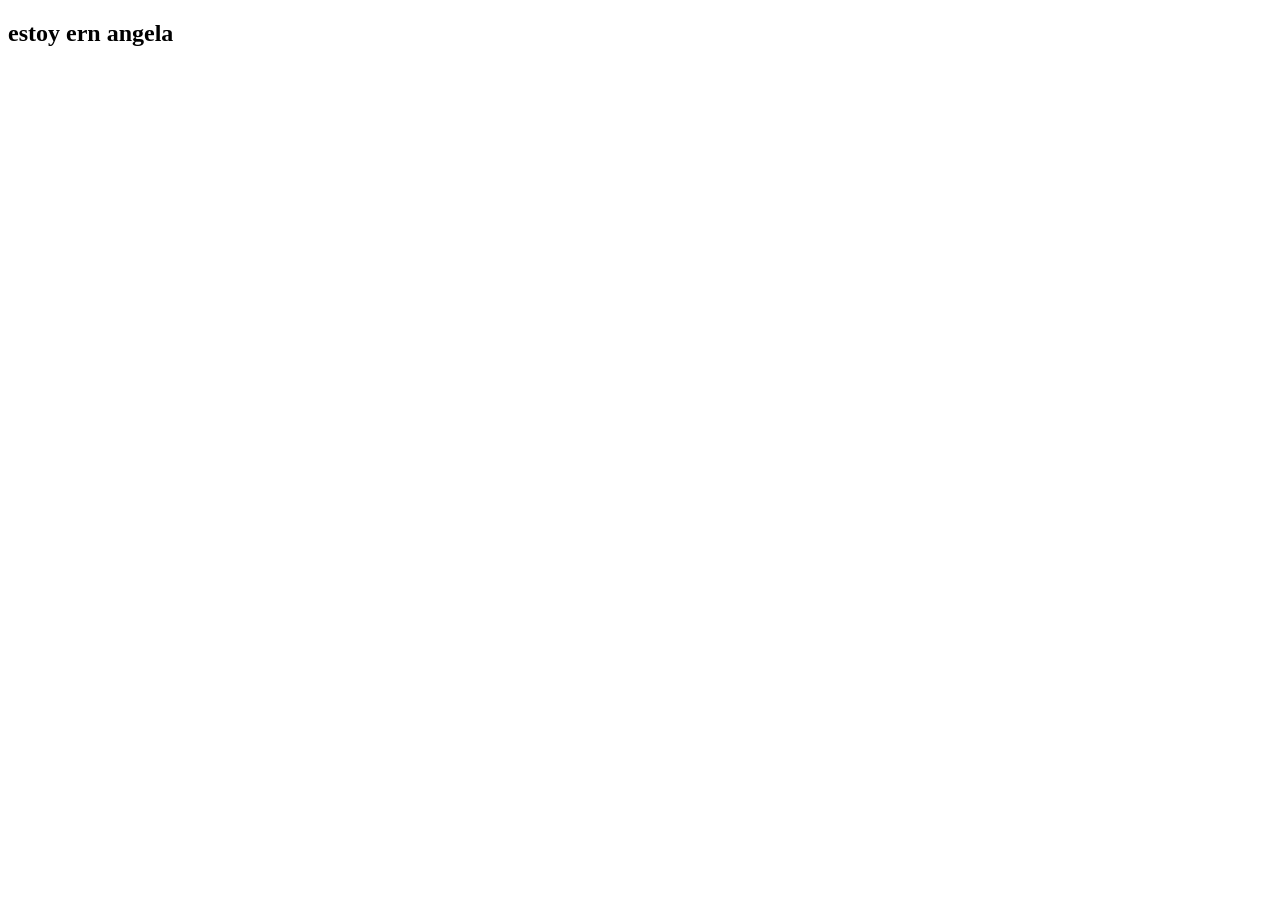
==== index.html @ 25c65cbd "ghfrgh" ====
<!DOCTYPE html>
<html lang="en">
<head>
    <meta charset="UTF-8">
    <meta name="viewport" content="width=device-width, initial-scale=1.0">
    <title>Document</title>
</head>
<body>
    <h2>estoy ern angela</h2>
</body>
</html>
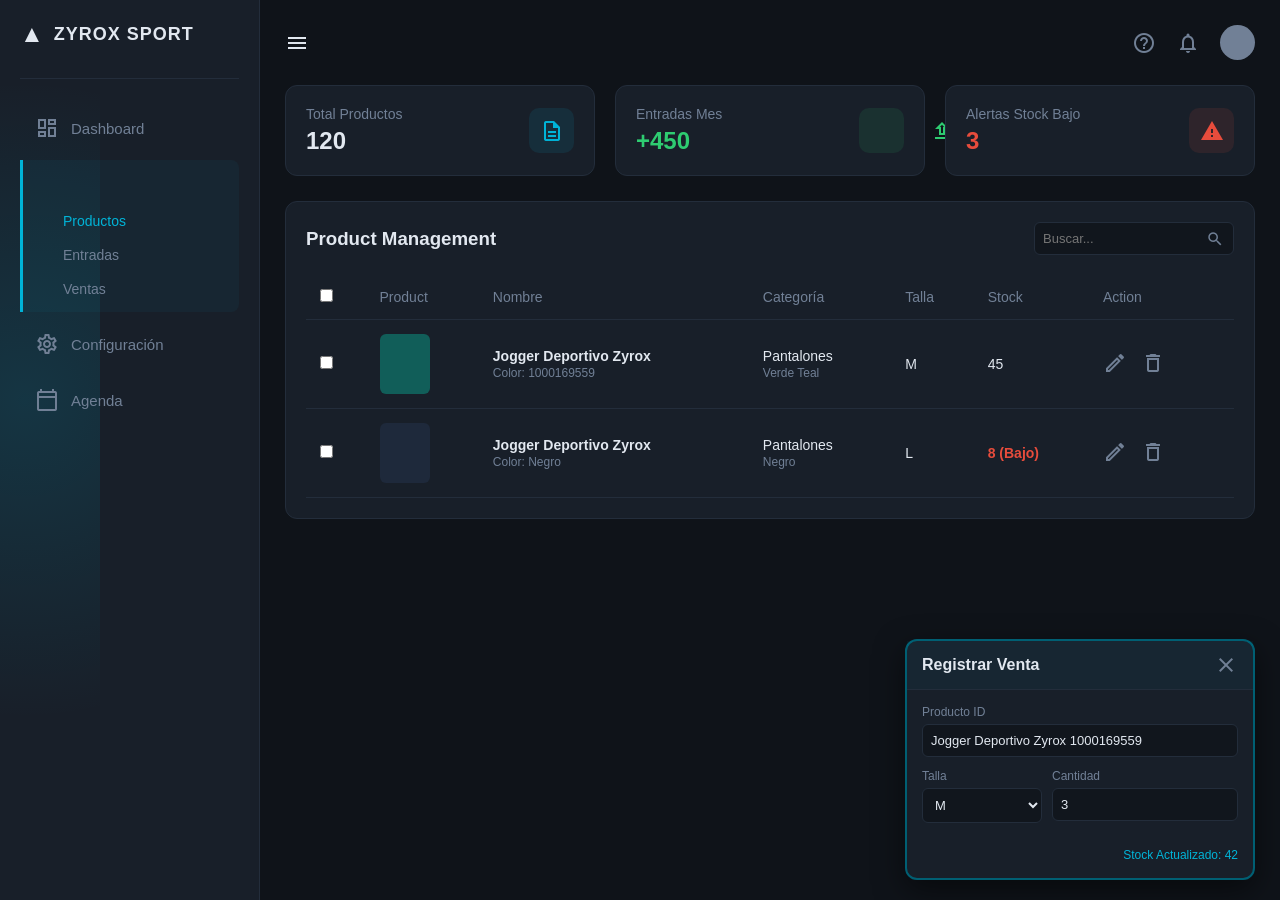
==== commit e4f83008: "angela" ====
--- a/index.html
+++ b/index.html
@@ -1,11 +1,181 @@
 <!DOCTYPE html>
-<html lang="en">
+<html lang="es">
 <head>
     <meta charset="UTF-8">
     <meta name="viewport" content="width=device-width, initial-scale=1.0">
-    <title>Document</title>
+    <title>Zyrox Sport - Inventario</title>
+    <link rel="stylesheet" href="./style.css">
+    <link href="https://fonts.googleapis.com/icon?family=Material+Icons+Outlined" rel="stylesheet">
 </head>
 <body>
-    <h2>estoy ern angela</h2>
+
+    <div class="container">
+        
+        <aside class="sidebar">
+            <div class="logo-container">
+                <div class="logo-icon">▲</div>
+                <h2>ZYROX SPORT</h2>
+            </div>
+            
+            <nav class="menu">
+                <a href="#" class="menu-item">
+                    <span class="material-icons-outlined">dashboard</span> Dashboard
+                </a>
+                <div class="menu-group active">
+                    <a href="#" class="menu-item main-group">
+                        <span class="material-icons-outlined">inventory_2</span> Inventario
+                        <span class="material-icons-outlined arrow">expand_more</span>
+                    </a>
+                    <div class="submenu">
+                        <a href="#" class="submenu-item active">Productos</a>
+                        <a href="#" class="submenu-item">Entradas</a>
+                        <a href="#" class="submenu-item">Ventas</a>
+                    </div>
+                </div>
+                <a href="#" class="menu-item">
+                    <span class="material-icons-outlined">settings</span> Configuración
+                </a>
+                <a href="#" class="menu-item">
+                    <span class="material-icons-outlined">calendar_today</span> Agenda
+                </a>
+            </nav>
+        </aside>
+
+        <main class="main-content">
+            
+            <header class="top-header">
+                <span class="material-icons-outlined menu-toggle">menu</span>
+                <div class="header-actions">
+                    <span class="material-icons-outlined">help_outline</span>
+                    <span class="material-icons-outlined">notifications</span>
+                    <div class="user-avatar"></div>
+                </div>
+            </header>
+
+            <section class="cards-grid">
+                <div class="card">
+                    <div class="card-info">
+                        <p class="card-title">Total Productos</p>
+                        <h3 class="card-value">120</h3>
+                    </div>
+                    <div class="card-icon blue">
+                        <span class="material-icons-outlined">description</span>
+                    </div>
+                </div>
+                <div class="card">
+                    <div class="card-info">
+                        <p class="card-title">Entradas Mes</p>
+                        <h3 class="card-value green">+450</h3>
+                    </div>
+                    <div class="card-icon green">
+                        <span class="material-icons-outlined">file_upload</span>
+                    </div>
+                </div>
+                <div class="card alert-card">
+                    <div class="card-info">
+                        <p class="card-title">Alertas Stock Bajo</p>
+                        <h3 class="card-value red">3</h3>
+                    </div>
+                    <div class="card-icon red">
+                        <span class="material-icons-outlined">warning</span>
+                    </div>
+                </div>
+            </section>
+
+            <section class="product-management">
+                <div class="section-header">
+                    <h3>Product Management</h3>
+                    <div class="search-box">
+                        <input type="text" placeholder="Buscar...">
+                        <span class="material-icons-outlined">search</span>
+                    </div>
+                </div>
+
+                <div class="table-container">
+                    <table class="product-table">
+                        <thead>
+                            <tr>
+                                <th><input type="checkbox"></th>
+                                <th>Product</th>
+                                <th>Nombre</th>
+                                <th>Categoría</th>
+                                <th>Talla</th>
+                                <th>Stock</th>
+                                <th>Action</th>
+                            </tr>
+                        </thead>
+                        <tbody>
+                            <tr>
+                                <td><input type="checkbox"></td>
+                                <td>
+                                    <div class="product-img-placeholder teal-bg"></div>
+                                </td>
+                                <td>
+                                    <strong>Jogger Deportivo Zyrox</strong><br>
+                                    <span class="text-muted">Color: 1000169559</span>
+                                </td>
+                                <td>Pantalones<br><span class="text-muted">Verde Teal</span></td>
+                                <td>M</td>
+                                <td>45</td>
+                                <td>
+                                    <span class="material-icons-outlined action-icon edit">edit</span>
+                                    <span class="material-icons-outlined action-icon delete">delete</span>
+                                </td>
+                            </tr>
+                            <tr>
+                                <td><input type="checkbox"></td>
+                                <td>
+                                    <div class="product-img-placeholder black-bg"></div>
+                                </td>
+                                <td>
+                                    <strong>Jogger Deportivo Zyrox</strong><br>
+                                    <span class="text-muted">Color: Negro</span>
+                                </td>
+                                <td>Pantalones<br><span class="text-muted">Negro</span></td>
+                                <td>L</td>
+                                <td class="text-danger">8 (Bajo)</td>
+                                <td>
+                                    <span class="material-icons-outlined action-icon edit">edit</span>
+                                    <span class="material-icons-outlined action-icon delete">delete</span>
+                                </td>
+                            </tr>
+                        </tbody>
+                    </table>
+                </div>
+            </section>
+
+            <div class="sale-modal">
+                <div class="modal-header">
+                    <h4>Registrar Venta</h4>
+                    <span class="material-icons-outlined close-icon">close</span>
+                </div>
+                <div class="modal-body">
+                    <div class="form-group">
+                        <label>Producto ID</label>
+                        <input type="text" value="Jogger Deportivo Zyrox 1000169559" readonly>
+                    </div>
+                    <div class="form-row">
+                        <div class="form-group">
+                            <label>Talla</label>
+                            <select>
+                                <option>M</option>
+                                <option>L</option>
+                                <option>S</option>
+                            </select>
+                        </div>
+                        <div class="form-group">
+                            <label>Cantidad</label>
+                            <input type="number" value="3">
+                        </div>
+                    </div>
+                    <div class="modal-footer">
+                        <span class="stock-preview">Stock Actualizado: 42</span>
+                    </div>
+                </div>
+            </div>
+
+        </main>
+    </div>
+
 </body>
 </html>
--- a/style.css
+++ b/style.css
@@ -0,0 +1,390 @@
+/* ==========================================================================
+   1. VARIABLES DE COLORES (Edita aquí para cambiar los tonos del sistema)
+   ========================================================================== */
+:root {
+    --bg-main: #0f1319;       /* Fondo general de la aplicación */
+    --bg-card: #181f29;       /* Fondo de tarjetas, tablas y barra lateral */
+    --bg-input: #11161d;      /* Fondo de los campos de texto e inputs */
+    --text-main: #e2e8f0;     /* Color de texto principal (blanco grisáceo) */
+    --text-muted: #718096;    /* Color de texto secundario o secundario */
+    --accent-blue: #00b4d8;   /* Azul neón para elementos activos e iconos */
+    --accent-green: #2ecc71;  /* Verde para entradas positivas */
+    --accent-red: #e74c3c;    /* Rojo para alertas y stock bajo */
+    --border-color: #232d3b;  /* Color de las líneas divisorias */
+}
+
+/* Reset básico */
+* {
+    margin: 0;
+    padding: 0;
+    box-sizing: border-box;
+    font-family: 'Segoe UI', Tahoma, Geneva, Verdana, sans-serif;
+}
+
+body {
+    background-color: var(--bg-main);
+    color: var(--text-main);
+    min-height: 100vh;
+}
+
+/* Contenedor Grid para separar Sidebar de Main Content */
+.container {
+    display: grid;
+    grid-template-columns: 260px 1fr;
+    min-height: 100vh;
+}
+
+/* ==========================================================================
+   2. ESTILOS DE LA BARRA LATERAL (SIDEBAR)
+   ========================================================================== */
+.sidebar {
+    background-color: var(--bg-card);
+    border-right: 1px solid var(--border-color);
+    padding: 20px;
+    display: flex;
+    flex-direction: column;
+    position: relative;
+    overflow: hidden;
+}
+
+/* Efecto de rayo/neón azul de fondo inspirado en tu imagen */
+.sidebar::before {
+    content: '';
+    position: absolute;
+    top: -50px;
+    left: -50px;
+    width: 150px;
+    height: 100%;
+    background: radial-gradient(circle, rgba(0,180,216,0.15) 0%, transparent 70%);
+    z-index: 1;
+    pointer-events: none;
+}
+
+.logo-container {
+    display: flex;
+    align-items: center;
+    gap: 10px;
+    padding-bottom: 30px;
+    border-bottom: 1px solid var(--border-color);
+    z-index: 2;
+}
+
+.logo-icon {
+    font-size: 24px;
+    color: var(--text-main);
+}
+
+.logo-container h2 {
+    font-size: 18px;
+    letter-spacing: 1px;
+}
+
+/* Elementos del Menú */
+.menu {
+    margin-top: 25px;
+    display: flex;
+    flex-direction: column;
+    gap: 8px;
+    z-index: 2;
+}
+
+.menu-item {
+    display: flex;
+    align-items: center;
+    gap: 12px;
+    color: var(--text-muted);
+    text-decoration: none;
+    padding: 12px 15px;
+    border-radius: 8px;
+    font-size: 15px;
+    transition: all 0.3s ease;
+}
+
+.menu-item:hover {
+    color: var(--text-main);
+    background-color: rgba(255, 255, 255, 0.05);
+}
+
+/* Grupo del menú que está activo (Inventario) */
+.menu-group.active {
+    background-color: rgba(0, 180, 216, 0.05);
+    border-left: 3px solid var(--accent-blue);
+    border-radius: 0 8px 8px 0;
+}
+
+.menu-group.active .main-group {
+    color: var(--accent-blue);
+    font-weight: 600;
+}
+
+.arrow {
+    margin-left: auto;
+}
+
+/* Submenú interno */
+.submenu {
+    padding-left: 40px;
+    display: flex;
+    flex-direction: column;
+    gap: 8px;
+    margin-bottom: 10px;
+}
+
+.submenu-item {
+    color: var(--text-muted);
+    text-decoration: none;
+    font-size: 14px;
+    padding: 5px 0;
+}
+
+.submenu-item.active {
+    color: var(--accent-blue);
+}
+
+/* ==========================================================================
+   3. PANEL PRINCIPAL Y BARRA SUPERIOR
+   ========================================================================== */
+.main-content {
+    padding: 25px;
+    display: flex;
+    flex-direction: column;
+    gap: 25px;
+    position: relative;
+}
+
+.top-header {
+    display: flex;
+    justify-content: space-between;
+    align-items: center;
+}
+
+.menu-toggle {
+    cursor: pointer;
+    font-size: 28px;
+}
+
+.header-actions {
+    display: flex;
+    align-items: center;
+    gap: 20px;
+    color: var(--text-muted);
+}
+
+.header-actions span {
+    cursor: pointer;
+}
+
+.user-avatar {
+    width: 35px;
+    height: 35px;
+    background-color: var(--text-muted);
+    border-radius: 50%;
+}
+
+/* ==========================================================================
+   4. TARJETAS INFORMATIVAS (KPI CARDS)
+   ========================================================================== */
+.cards-grid {
+    display: grid;
+    grid-template-columns: repeat(auto-fit, minmax(220px, 1fr));
+    gap: 20px;
+}
+
+.card {
+    background-color: var(--bg-card);
+    border: 1px solid var(--border-color);
+    padding: 20px;
+    border-radius: 12px;
+    display: flex;
+    justify-content: space-between;
+    align-items: center;
+}
+
+.card-title {
+    color: var(--text-muted);
+    font-size: 14px;
+    margin-bottom: 5px;
+}
+
+.card-value {
+    font-size: 24px;
+    font-weight: bold;
+}
+
+.card-icon {
+    width: 45px;
+    height: 45px;
+    border-radius: 10px;
+    display: flex;
+    align-items: center;
+    justify-content: center;
+}
+
+/* Colores dinámicos para los iconos de las tarjetas */
+.card-icon.blue { background-color: rgba(0, 180, 216, 0.1); color: var(--accent-blue); }
+.card-icon.green { background-color: rgba(46, 204, 113, 0.1); color: var(--accent-green); }
+.card-icon.red { background-color: rgba(231, 76, 60, 0.1); color: var(--accent-red); }
+
+.green { color: var(--accent-green); }
+.red { color: var(--accent-red); }
+
+/* ==========================================================================
+   5. SECCIÓN DE ADMINISTRACIÓN Y TABLA DE PRODUCTOS
+   ========================================================================== */
+.product-management {
+    background-color: var(--bg-card);
+    border: 1px solid var(--border-color);
+    border-radius: 12px;
+    padding: 20px;
+}
+
+.section-header {
+    display: flex;
+    justify-content: space-between;
+    align-items: center;
+    margin-bottom: 20px;
+}
+
+/* Buscador */
+.search-box {
+    position: relative;
+    display: flex;
+    align-items: center;
+}
+
+.search-box input {
+    background-color: var(--bg-input);
+    border: 1px solid var(--border-color);
+    color: var(--text-main);
+    padding: 8px 35px 8px 12px;
+    border-radius: 6px;
+    outline: none;
+    width: 200px;
+}
+
+.search-box span {
+    position: absolute;
+    right: 10px;
+    color: var(--text-muted);
+    font-size: 18px;
+}
+
+/* Tabla Estilos */
+.table-container {
+    overflow-x: auto;
+}
+
+.product-table {
+    width: 100%;
+    border-collapse: collapse;
+    text-align: left;
+}
+
+.product-table th, .product-table td {
+    padding: 14px;
+    border-bottom: 1px solid var(--border-color);
+    font-size: 14px;
+}
+
+.product-table th {
+    color: var(--text-muted);
+    font-weight: 500;
+}
+
+/* Marcadores de posición para las imágenes de los joggers */
+.product-img-placeholder {
+    width: 50px;
+    height: 60px;
+    border-radius: 6px;
+}
+.teal-bg { background-color: #115e59; } /* Color de fondo simulación verde teal */
+.black-bg { background-color: #1e293b; } /* Color de fondo simulación negro */
+
+.text-muted { color: var(--text-muted); font-size: 12px; }
+.text-danger { color: var(--accent-red); font-weight: bold; }
+
+/* Iconos de acción (Editar / Eliminar) */
+.action-icon {
+    cursor: pointer;
+    margin-right: 10px;
+    font-size: 18px;
+    color: var(--text-muted);
+    transition: color 0.2s;
+}
+
+.action-icon.edit:hover { color: var(--accent-blue); }
+.action-icon.delete:hover { color: var(--accent-red); }
+
+/* ==========================================================================
+   6. VENTANA FLOTANTE (REGISTRAR VENTA MODAL)
+   ========================================================================== */
+.sale-modal {
+    position: absolute;
+    bottom: 20px;
+    right: 25px;
+    width: 350px;
+    background-color: var(--bg-card);
+    border: 2px solid #005f73; /* Borde cian oscuro destacado */
+    border-radius: 12px;
+    box-shadow: 0 10px 30px rgba(0,0,0,0.5);
+    z-index: 10;
+}
+
+.modal-header {
+    background-color: rgba(0, 180, 216, 0.05);
+    padding: 12px 15px;
+    display: flex;
+    justify-content: space-between;
+    align-items: center;
+    border-bottom: 1px solid var(--border-color);
+}
+
+.close-icon {
+    cursor: pointer;
+    font-size: 16px;
+    color: var(--text-muted);
+}
+
+.modal-body {
+    padding: 15px;
+}
+
+.form-group {
+    display: flex;
+    flex-direction: column;
+    gap: 5px;
+    margin-bottom: 12px;
+}
+
+.form-row {
+    display: grid;
+    grid-template-columns: 1fr 1fr;
+    gap: 10px;
+}
+
+label {
+    font-size: 12px;
+    color: var(--text-muted);
+}
+
+/* Campos de entrada del Formulario */
+input[type="text"], input[type="number"], select {
+    background-color: var(--bg-input);
+    border: 1px solid var(--border-color);
+    color: var(--text-main);
+    padding: 8px;
+    border-radius: 6px;
+    outline: none;
+    font-size: 13px;
+}
+
+.modal-footer {
+    margin-top: 10px;
+    text-align: right;
+}
+
+.stock-preview {
+    font-size: 12px;
+    color: var(--accent-blue);
+    font-weight: 500;
+}
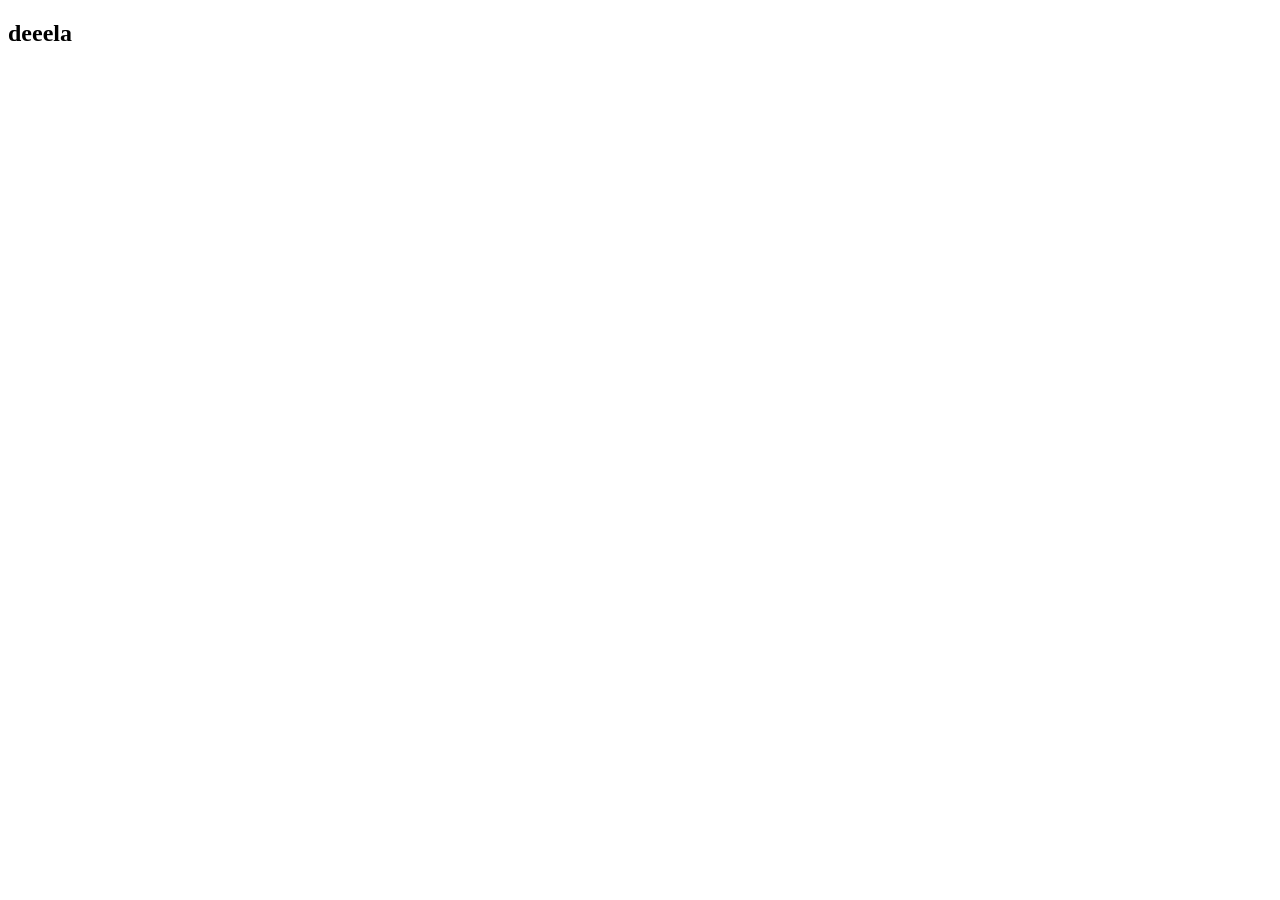
==== commit 9fa3270e: "primerfffo" ====
--- a/index.html
+++ b/index.html
@@ -1,181 +1,11 @@
 <!DOCTYPE html>
-<html lang="es">
+<html lang="en">
 <head>
     <meta charset="UTF-8">
     <meta name="viewport" content="width=device-width, initial-scale=1.0">
-    <title>Zyrox Sport - Inventario</title>
-    <link rel="stylesheet" href="./style.css">
-    <link href="https://fonts.googleapis.com/icon?family=Material+Icons+Outlined" rel="stylesheet">
+    <title>Document</title>
 </head>
 <body>
-
-    <div class="container">
-        
-        <aside class="sidebar">
-            <div class="logo-container">
-                <div class="logo-icon">▲</div>
-                <h2>ZYROX SPORT</h2>
-            </div>
-            
-            <nav class="menu">
-                <a href="#" class="menu-item">
-                    <span class="material-icons-outlined">dashboard</span> Dashboard
-                </a>
-                <div class="menu-group active">
-                    <a href="#" class="menu-item main-group">
-                        <span class="material-icons-outlined">inventory_2</span> Inventario
-                        <span class="material-icons-outlined arrow">expand_more</span>
-                    </a>
-                    <div class="submenu">
-                        <a href="#" class="submenu-item active">Productos</a>
-                        <a href="#" class="submenu-item">Entradas</a>
-                        <a href="#" class="submenu-item">Ventas</a>
-                    </div>
-                </div>
-                <a href="#" class="menu-item">
-                    <span class="material-icons-outlined">settings</span> Configuración
-                </a>
-                <a href="#" class="menu-item">
-                    <span class="material-icons-outlined">calendar_today</span> Agenda
-                </a>
-            </nav>
-        </aside>
-
-        <main class="main-content">
-            
-            <header class="top-header">
-                <span class="material-icons-outlined menu-toggle">menu</span>
-                <div class="header-actions">
-                    <span class="material-icons-outlined">help_outline</span>
-                    <span class="material-icons-outlined">notifications</span>
-                    <div class="user-avatar"></div>
-                </div>
-            </header>
-
-            <section class="cards-grid">
-                <div class="card">
-                    <div class="card-info">
-                        <p class="card-title">Total Productos</p>
-                        <h3 class="card-value">120</h3>
-                    </div>
-                    <div class="card-icon blue">
-                        <span class="material-icons-outlined">description</span>
-                    </div>
-                </div>
-                <div class="card">
-                    <div class="card-info">
-                        <p class="card-title">Entradas Mes</p>
-                        <h3 class="card-value green">+450</h3>
-                    </div>
-                    <div class="card-icon green">
-                        <span class="material-icons-outlined">file_upload</span>
-                    </div>
-                </div>
-                <div class="card alert-card">
-                    <div class="card-info">
-                        <p class="card-title">Alertas Stock Bajo</p>
-                        <h3 class="card-value red">3</h3>
-                    </div>
-                    <div class="card-icon red">
-                        <span class="material-icons-outlined">warning</span>
-                    </div>
-                </div>
-            </section>
-
-            <section class="product-management">
-                <div class="section-header">
-                    <h3>Product Management</h3>
-                    <div class="search-box">
-                        <input type="text" placeholder="Buscar...">
-                        <span class="material-icons-outlined">search</span>
-                    </div>
-                </div>
-
-                <div class="table-container">
-                    <table class="product-table">
-                        <thead>
-                            <tr>
-                                <th><input type="checkbox"></th>
-                                <th>Product</th>
-                                <th>Nombre</th>
-                                <th>Categoría</th>
-                                <th>Talla</th>
-                                <th>Stock</th>
-                                <th>Action</th>
-                            </tr>
-                        </thead>
-                        <tbody>
-                            <tr>
-                                <td><input type="checkbox"></td>
-                                <td>
-                                    <div class="product-img-placeholder teal-bg"></div>
-                                </td>
-                                <td>
-                                    <strong>Jogger Deportivo Zyrox</strong><br>
-                                    <span class="text-muted">Color: 1000169559</span>
-                                </td>
-                                <td>Pantalones<br><span class="text-muted">Verde Teal</span></td>
-                                <td>M</td>
-                                <td>45</td>
-                                <td>
-                                    <span class="material-icons-outlined action-icon edit">edit</span>
-                                    <span class="material-icons-outlined action-icon delete">delete</span>
-                                </td>
-                            </tr>
-                            <tr>
-                                <td><input type="checkbox"></td>
-                                <td>
-                                    <div class="product-img-placeholder black-bg"></div>
-                                </td>
-                                <td>
-                                    <strong>Jogger Deportivo Zyrox</strong><br>
-                                    <span class="text-muted">Color: Negro</span>
-                                </td>
-                                <td>Pantalones<br><span class="text-muted">Negro</span></td>
-                                <td>L</td>
-                                <td class="text-danger">8 (Bajo)</td>
-                                <td>
-                                    <span class="material-icons-outlined action-icon edit">edit</span>
-                                    <span class="material-icons-outlined action-icon delete">delete</span>
-                                </td>
-                            </tr>
-                        </tbody>
-                    </table>
-                </div>
-            </section>
-
-            <div class="sale-modal">
-                <div class="modal-header">
-                    <h4>Registrar Venta</h4>
-                    <span class="material-icons-outlined close-icon">close</span>
-                </div>
-                <div class="modal-body">
-                    <div class="form-group">
-                        <label>Producto ID</label>
-                        <input type="text" value="Jogger Deportivo Zyrox 1000169559" readonly>
-                    </div>
-                    <div class="form-row">
-                        <div class="form-group">
-                            <label>Talla</label>
-                            <select>
-                                <option>M</option>
-                                <option>L</option>
-                                <option>S</option>
-                            </select>
-                        </div>
-                        <div class="form-group">
-                            <label>Cantidad</label>
-                            <input type="number" value="3">
-                        </div>
-                    </div>
-                    <div class="modal-footer">
-                        <span class="stock-preview">Stock Actualizado: 42</span>
-                    </div>
-                </div>
-            </div>
-
-        </main>
-    </div>
-
+    <h2>deeela</h2>
 </body>
 </html>
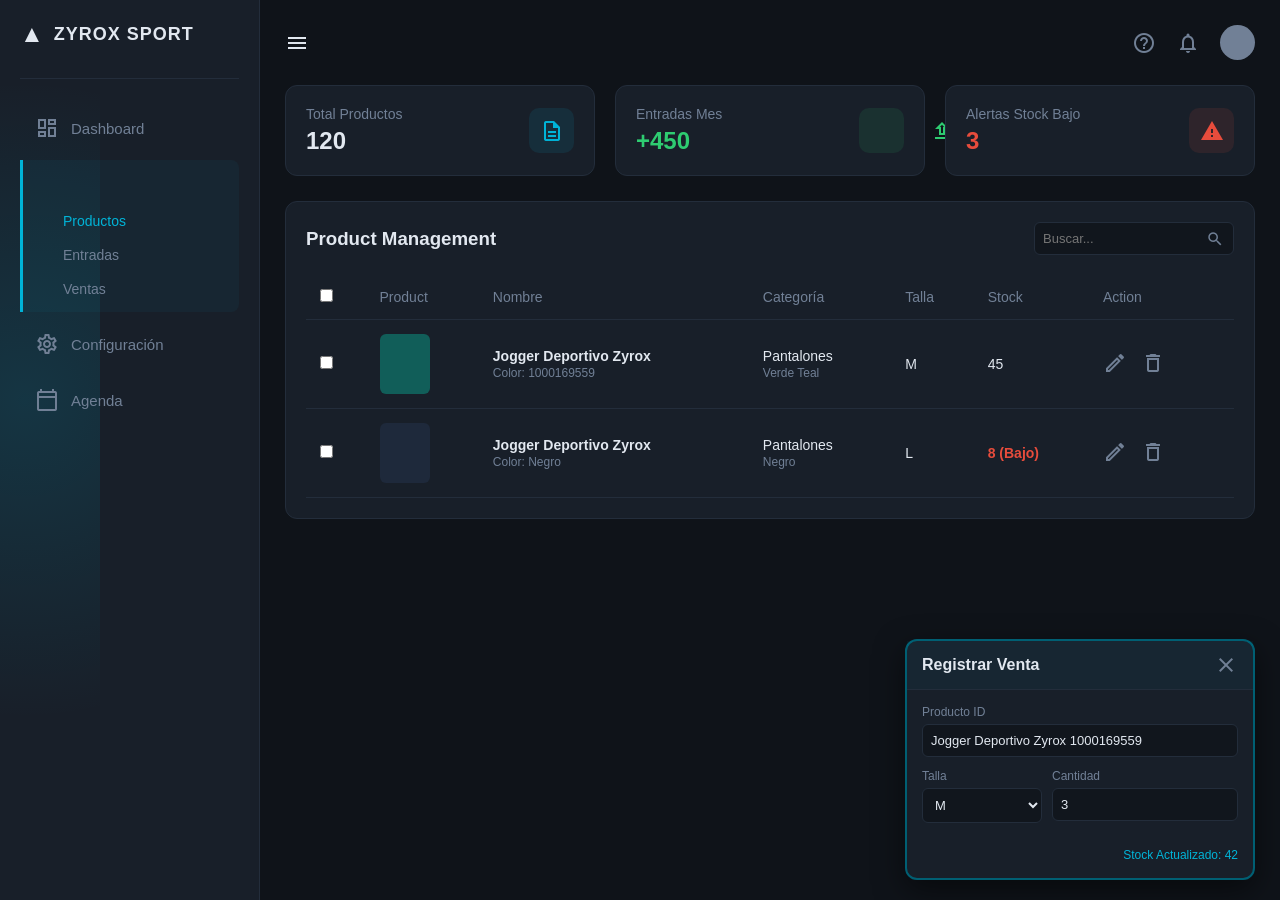
==== commit b4076e22: "1r" ====
--- a/index.html
+++ b/index.html
@@ -1,11 +1,181 @@
 <!DOCTYPE html>
-<html lang="en">
+<html lang="es">
 <head>
     <meta charset="UTF-8">
     <meta name="viewport" content="width=device-width, initial-scale=1.0">
-    <title>Document</title>
+    <title>Zyrox Sport - Inventario</title>
+    <link rel="stylesheet" href="./style.css">
+    <link href="https://fonts.googleapis.com/icon?family=Material+Icons+Outlined" rel="stylesheet">
 </head>
 <body>
-    <h2>deeela</h2>
+
+    <div class="container">
+        
+        <aside class="sidebar">
+            <div class="logo-container">
+                <div class="logo-icon">▲</div>
+                <h2>ZYROX SPORT</h2>
+            </div>
+            
+            <nav class="menu">
+                <a href="#" class="menu-item">
+                    <span class="material-icons-outlined">dashboard</span> Dashboard
+                </a>
+                <div class="menu-group active">
+                    <a href="#" class="menu-item main-group">
+                        <span class="material-icons-outlined">inventory_2</span> Inventario
+                        <span class="material-icons-outlined arrow">expand_more</span>
+                    </a>
+                    <div class="submenu">
+                        <a href="#" class="submenu-item active">Productos</a>
+                        <a href="#" class="submenu-item">Entradas</a>
+                        <a href="#" class="submenu-item">Ventas</a>
+                    </div>
+                </div>
+                <a href="#" class="menu-item">
+                    <span class="material-icons-outlined">settings</span> Configuración
+                </a>
+                <a href="#" class="menu-item">
+                    <span class="material-icons-outlined">calendar_today</span> Agenda
+                </a>
+            </nav>
+        </aside>
+
+        <main class="main-content">
+            
+            <header class="top-header">
+                <span class="material-icons-outlined menu-toggle">menu</span>
+                <div class="header-actions">
+                    <span class="material-icons-outlined">help_outline</span>
+                    <span class="material-icons-outlined">notifications</span>
+                    <div class="user-avatar"></div>
+                </div>
+            </header>
+
+            <section class="cards-grid">
+                <div class="card">
+                    <div class="card-info">
+                        <p class="card-title">Total Productos</p>
+                        <h3 class="card-value">120</h3>
+                    </div>
+                    <div class="card-icon blue">
+                        <span class="material-icons-outlined">description</span>
+                    </div>
+                </div>
+                <div class="card">
+                    <div class="card-info">
+                        <p class="card-title">Entradas Mes</p>
+                        <h3 class="card-value green">+450</h3>
+                    </div>
+                    <div class="card-icon green">
+                        <span class="material-icons-outlined">file_upload</span>
+                    </div>
+                </div>
+                <div class="card alert-card">
+                    <div class="card-info">
+                        <p class="card-title">Alertas Stock Bajo</p>
+                        <h3 class="card-value red">3</h3>
+                    </div>
+                    <div class="card-icon red">
+                        <span class="material-icons-outlined">warning</span>
+                    </div>
+                </div>
+            </section>
+
+            <section class="product-management">
+                <div class="section-header">
+                    <h3>Product Management</h3>
+                    <div class="search-box">
+                        <input type="text" placeholder="Buscar...">
+                        <span class="material-icons-outlined">search</span>
+                    </div>
+                </div>
+
+                <div class="table-container">
+                    <table class="product-table">
+                        <thead>
+                            <tr>
+                                <th><input type="checkbox"></th>
+                                <th>Product</th>
+                                <th>Nombre</th>
+                                <th>Categoría</th>
+                                <th>Talla</th>
+                                <th>Stock</th>
+                                <th>Action</th>
+                            </tr>
+                        </thead>
+                        <tbody>
+                            <tr>
+                                <td><input type="checkbox"></td>
+                                <td>
+                                    <div class="product-img-placeholder teal-bg"></div>
+                                </td>
+                                <td>
+                                    <strong>Jogger Deportivo Zyrox</strong><br>
+                                    <span class="text-muted">Color: 1000169559</span>
+                                </td>
+                                <td>Pantalones<br><span class="text-muted">Verde Teal</span></td>
+                                <td>M</td>
+                                <td>45</td>
+                                <td>
+                                    <span class="material-icons-outlined action-icon edit">edit</span>
+                                    <span class="material-icons-outlined action-icon delete">delete</span>
+                                </td>
+                            </tr>
+                            <tr>
+                                <td><input type="checkbox"></td>
+                                <td>
+                                    <div class="product-img-placeholder black-bg"></div>
+                                </td>
+                                <td>
+                                    <strong>Jogger Deportivo Zyrox</strong><br>
+                                    <span class="text-muted">Color: Negro</span>
+                                </td>
+                                <td>Pantalones<br><span class="text-muted">Negro</span></td>
+                                <td>L</td>
+                                <td class="text-danger">8 (Bajo)</td>
+                                <td>
+                                    <span class="material-icons-outlined action-icon edit">edit</span>
+                                    <span class="material-icons-outlined action-icon delete">delete</span>
+                                </td>
+                            </tr>
+                        </tbody>
+                    </table>
+                </div>
+            </section>
+
+            <div class="sale-modal">
+                <div class="modal-header">
+                    <h4>Registrar Venta</h4>
+                    <span class="material-icons-outlined close-icon">close</span>
+                </div>
+                <div class="modal-body">
+                    <div class="form-group">
+                        <label>Producto ID</label>
+                        <input type="text" value="Jogger Deportivo Zyrox 1000169559" readonly>
+                    </div>
+                    <div class="form-row">
+                        <div class="form-group">
+                            <label>Talla</label>
+                            <select>
+                                <option>M</option>
+                                <option>L</option>
+                                <option>S</option>
+                            </select>
+                        </div>
+                        <div class="form-group">
+                            <label>Cantidad</label>
+                            <input type="number" value="3">
+                        </div>
+                    </div>
+                    <div class="modal-footer">
+                        <span class="stock-preview">Stock Actualizado: 42</span>
+                    </div>
+                </div>
+            </div>
+
+        </main>
+    </div>
+
 </body>
 </html>
--- a/style.css
+++ b/style.css
@@ -0,0 +1,390 @@
+/* ==========================================================================
+   1. VARIABLES DE COLORES (Edita aquí para cambiar los tonos del sistema)
+   ========================================================================== */
+:root {
+    --bg-main: #0f1319;       /* Fondo general de la aplicación */
+    --bg-card: #181f29;       /* Fondo de tarjetas, tablas y barra lateral */
+    --bg-input: #11161d;      /* Fondo de los campos de texto e inputs */
+    --text-main: #e2e8f0;     /* Color de texto principal (blanco grisáceo) */
+    --text-muted: #718096;    /* Color de texto secundario o secundario */
+    --accent-blue: #00b4d8;   /* Azul neón para elementos activos e iconos */
+    --accent-green: #2ecc71;  /* Verde para entradas positivas */
+    --accent-red: #e74c3c;    /* Rojo para alertas y stock bajo */
+    --border-color: #232d3b;  /* Color de las líneas divisorias */
+}
+
+/* Reset básico */
+* {
+    margin: 0;
+    padding: 0;
+    box-sizing: border-box;
+    font-family: 'Segoe UI', Tahoma, Geneva, Verdana, sans-serif;
+}
+
+body {
+    background-color: var(--bg-main);
+    color: var(--text-main);
+    min-height: 100vh;
+}
+
+/* Contenedor Grid para separar Sidebar de Main Content */
+.container {
+    display: grid;
+    grid-template-columns: 260px 1fr;
+    min-height: 100vh;
+}
+
+/* ==========================================================================
+   2. ESTILOS DE LA BARRA LATERAL (SIDEBAR)
+   ========================================================================== */
+.sidebar {
+    background-color: var(--bg-card);
+    border-right: 1px solid var(--border-color);
+    padding: 20px;
+    display: flex;
+    flex-direction: column;
+    position: relative;
+    overflow: hidden;
+}
+
+/* Efecto de rayo/neón azul de fondo inspirado en tu imagen */
+.sidebar::before {
+    content: '';
+    position: absolute;
+    top: -50px;
+    left: -50px;
+    width: 150px;
+    height: 100%;
+    background: radial-gradient(circle, rgba(0,180,216,0.15) 0%, transparent 70%);
+    z-index: 1;
+    pointer-events: none;
+}
+
+.logo-container {
+    display: flex;
+    align-items: center;
+    gap: 10px;
+    padding-bottom: 30px;
+    border-bottom: 1px solid var(--border-color);
+    z-index: 2;
+}
+
+.logo-icon {
+    font-size: 24px;
+    color: var(--text-main);
+}
+
+.logo-container h2 {
+    font-size: 18px;
+    letter-spacing: 1px;
+}
+
+/* Elementos del Menú */
+.menu {
+    margin-top: 25px;
+    display: flex;
+    flex-direction: column;
+    gap: 8px;
+    z-index: 2;
+}
+
+.menu-item {
+    display: flex;
+    align-items: center;
+    gap: 12px;
+    color: var(--text-muted);
+    text-decoration: none;
+    padding: 12px 15px;
+    border-radius: 8px;
+    font-size: 15px;
+    transition: all 0.3s ease;
+}
+
+.menu-item:hover {
+    color: var(--text-main);
+    background-color: rgba(255, 255, 255, 0.05);
+}
+
+/* Grupo del menú que está activo (Inventario) */
+.menu-group.active {
+    background-color: rgba(0, 180, 216, 0.05);
+    border-left: 3px solid var(--accent-blue);
+    border-radius: 0 8px 8px 0;
+}
+
+.menu-group.active .main-group {
+    color: var(--accent-blue);
+    font-weight: 600;
+}
+
+.arrow {
+    margin-left: auto;
+}
+
+/* Submenú interno */
+.submenu {
+    padding-left: 40px;
+    display: flex;
+    flex-direction: column;
+    gap: 8px;
+    margin-bottom: 10px;
+}
+
+.submenu-item {
+    color: var(--text-muted);
+    text-decoration: none;
+    font-size: 14px;
+    padding: 5px 0;
+}
+
+.submenu-item.active {
+    color: var(--accent-blue);
+}
+
+/* ==========================================================================
+   3. PANEL PRINCIPAL Y BARRA SUPERIOR
+   ========================================================================== */
+.main-content {
+    padding: 25px;
+    display: flex;
+    flex-direction: column;
+    gap: 25px;
+    position: relative;
+}
+
+.top-header {
+    display: flex;
+    justify-content: space-between;
+    align-items: center;
+}
+
+.menu-toggle {
+    cursor: pointer;
+    font-size: 28px;
+}
+
+.header-actions {
+    display: flex;
+    align-items: center;
+    gap: 20px;
+    color: var(--text-muted);
+}
+
+.header-actions span {
+    cursor: pointer;
+}
+
+.user-avatar {
+    width: 35px;
+    height: 35px;
+    background-color: var(--text-muted);
+    border-radius: 50%;
+}
+
+/* ==========================================================================
+   4. TARJETAS INFORMATIVAS (KPI CARDS)
+   ========================================================================== */
+.cards-grid {
+    display: grid;
+    grid-template-columns: repeat(auto-fit, minmax(220px, 1fr));
+    gap: 20px;
+}
+
+.card {
+    background-color: var(--bg-card);
+    border: 1px solid var(--border-color);
+    padding: 20px;
+    border-radius: 12px;
+    display: flex;
+    justify-content: space-between;
+    align-items: center;
+}
+
+.card-title {
+    color: var(--text-muted);
+    font-size: 14px;
+    margin-bottom: 5px;
+}
+
+.card-value {
+    font-size: 24px;
+    font-weight: bold;
+}
+
+.card-icon {
+    width: 45px;
+    height: 45px;
+    border-radius: 10px;
+    display: flex;
+    align-items: center;
+    justify-content: center;
+}
+
+/* Colores dinámicos para los iconos de las tarjetas */
+.card-icon.blue { background-color: rgba(0, 180, 216, 0.1); color: var(--accent-blue); }
+.card-icon.green { background-color: rgba(46, 204, 113, 0.1); color: var(--accent-green); }
+.card-icon.red { background-color: rgba(231, 76, 60, 0.1); color: var(--accent-red); }
+
+.green { color: var(--accent-green); }
+.red { color: var(--accent-red); }
+
+/* ==========================================================================
+   5. SECCIÓN DE ADMINISTRACIÓN Y TABLA DE PRODUCTOS
+   ========================================================================== */
+.product-management {
+    background-color: var(--bg-card);
+    border: 1px solid var(--border-color);
+    border-radius: 12px;
+    padding: 20px;
+}
+
+.section-header {
+    display: flex;
+    justify-content: space-between;
+    align-items: center;
+    margin-bottom: 20px;
+}
+
+/* Buscador */
+.search-box {
+    position: relative;
+    display: flex;
+    align-items: center;
+}
+
+.search-box input {
+    background-color: var(--bg-input);
+    border: 1px solid var(--border-color);
+    color: var(--text-main);
+    padding: 8px 35px 8px 12px;
+    border-radius: 6px;
+    outline: none;
+    width: 200px;
+}
+
+.search-box span {
+    position: absolute;
+    right: 10px;
+    color: var(--text-muted);
+    font-size: 18px;
+}
+
+/* Tabla Estilos */
+.table-container {
+    overflow-x: auto;
+}
+
+.product-table {
+    width: 100%;
+    border-collapse: collapse;
+    text-align: left;
+}
+
+.product-table th, .product-table td {
+    padding: 14px;
+    border-bottom: 1px solid var(--border-color);
+    font-size: 14px;
+}
+
+.product-table th {
+    color: var(--text-muted);
+    font-weight: 500;
+}
+
+/* Marcadores de posición para las imágenes de los joggers */
+.product-img-placeholder {
+    width: 50px;
+    height: 60px;
+    border-radius: 6px;
+}
+.teal-bg { background-color: #115e59; } /* Color de fondo simulación verde teal */
+.black-bg { background-color: #1e293b; } /* Color de fondo simulación negro */
+
+.text-muted { color: var(--text-muted); font-size: 12px; }
+.text-danger { color: var(--accent-red); font-weight: bold; }
+
+/* Iconos de acción (Editar / Eliminar) */
+.action-icon {
+    cursor: pointer;
+    margin-right: 10px;
+    font-size: 18px;
+    color: var(--text-muted);
+    transition: color 0.2s;
+}
+
+.action-icon.edit:hover { color: var(--accent-blue); }
+.action-icon.delete:hover { color: var(--accent-red); }
+
+/* ==========================================================================
+   6. VENTANA FLOTANTE (REGISTRAR VENTA MODAL)
+   ========================================================================== */
+.sale-modal {
+    position: absolute;
+    bottom: 20px;
+    right: 25px;
+    width: 350px;
+    background-color: var(--bg-card);
+    border: 2px solid #005f73; /* Borde cian oscuro destacado */
+    border-radius: 12px;
+    box-shadow: 0 10px 30px rgba(0,0,0,0.5);
+    z-index: 10;
+}
+
+.modal-header {
+    background-color: rgba(0, 180, 216, 0.05);
+    padding: 12px 15px;
+    display: flex;
+    justify-content: space-between;
+    align-items: center;
+    border-bottom: 1px solid var(--border-color);
+}
+
+.close-icon {
+    cursor: pointer;
+    font-size: 16px;
+    color: var(--text-muted);
+}
+
+.modal-body {
+    padding: 15px;
+}
+
+.form-group {
+    display: flex;
+    flex-direction: column;
+    gap: 5px;
+    margin-bottom: 12px;
+}
+
+.form-row {
+    display: grid;
+    grid-template-columns: 1fr 1fr;
+    gap: 10px;
+}
+
+label {
+    font-size: 12px;
+    color: var(--text-muted);
+}
+
+/* Campos de entrada del Formulario */
+input[type="text"], input[type="number"], select {
+    background-color: var(--bg-input);
+    border: 1px solid var(--border-color);
+    color: var(--text-main);
+    padding: 8px;
+    border-radius: 6px;
+    outline: none;
+    font-size: 13px;
+}
+
+.modal-footer {
+    margin-top: 10px;
+    text-align: right;
+}
+
+.stock-preview {
+    font-size: 12px;
+    color: var(--accent-blue);
+    font-weight: 500;
+}
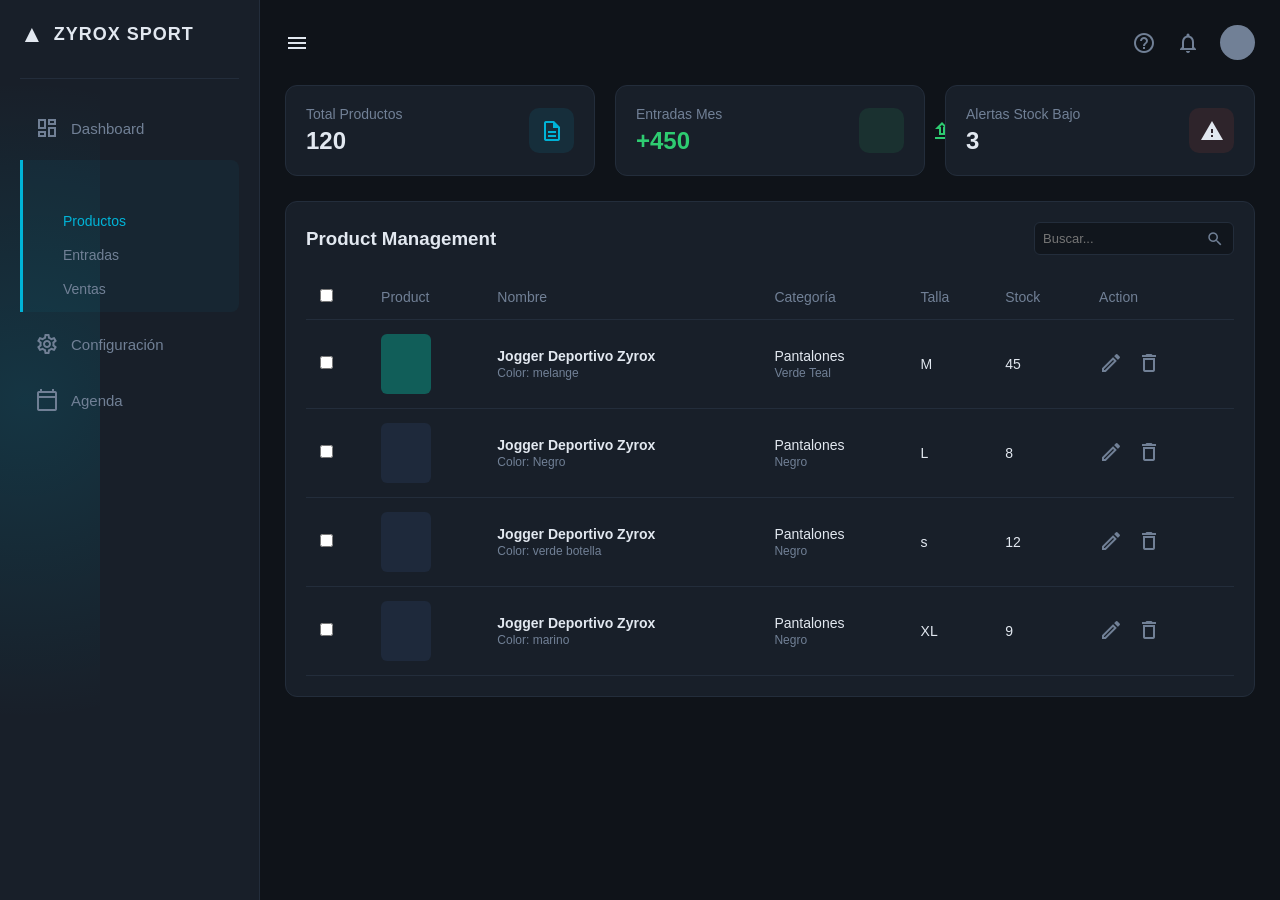
==== commit 537d060f: "ffidkk" ====
--- a/index.html
+++ b/index.html
@@ -7,6 +7,7 @@
     <link rel="stylesheet" href="./style.css">
     <link href="https://fonts.googleapis.com/icon?family=Material+Icons+Outlined" rel="stylesheet">
 </head>
+
 <body>
 
     <div class="container">
@@ -112,13 +113,13 @@
                                 </td>
                                 <td>
                                     <strong>Jogger Deportivo Zyrox</strong><br>
-                                    <span class="text-muted">Color: 1000169559</span>
+                                    <span class="text-muted">Color: melange</span>
                                 </td>
                                 <td>Pantalones<br><span class="text-muted">Verde Teal</span></td>
                                 <td>M</td>
                                 <td>45</td>
                                 <td>
-                                    <span class="material-icons-outlined action-icon edit">edit</span>
+                                    <span class="material-icons-outlined action-icon edit btn-editar">edit</span>
                                     <span class="material-icons-outlined action-icon delete">delete</span>
                                 </td>
                             </tr>
@@ -133,13 +134,47 @@
                                 </td>
                                 <td>Pantalones<br><span class="text-muted">Negro</span></td>
                                 <td>L</td>
-                                <td class="text-danger">8 (Bajo)</td>
-                                <td>
-                                    <span class="material-icons-outlined action-icon edit">edit</span>
-                                    <span class="material-icons-outlined action-icon delete">delete</span>
-                                </td>
-                            </tr>
-                        </tbody>
+                                <td>8</td>
+                                <td>
+                                    <span class="material-icons-outlined action-icon edit btn-editar">edit</span>
+                                    <span class="material-icons-outlined action-icon delete">delete</span>
+                                </td>
+                            </tr>
+                             <tr>
+                                <td><input type="checkbox"></td>
+                                <td>
+                                    <div class="product-img-placeholder black-bg"></div>
+                                </td>
+                                <td>
+                                    <strong>Jogger Deportivo Zyrox</strong><br>
+                                    <span class="text-muted">Color: verde botella</span>
+                                </td>
+                                <td>Pantalones<br><span class="text-muted">Negro</span></td>
+                                <td>s</td>
+                                <td>12</td>
+                                <td>
+                                    <span class="material-icons-outlined action-icon edit btn-editar">edit</span>
+                                    <span class="material-icons-outlined action-icon delete">delete</span>
+                                </td>
+                            </tr>
+                             <tr>
+                                <td><input type="checkbox"></td>
+                                <td>
+                                    <div class="product-img-placeholder black-bg"></div>
+                                </td>
+                                <td>
+                                    <strong>Jogger Deportivo Zyrox</strong><br>
+                                    <span class="text-muted">Color: marino</span>
+                                </td>
+                                <td>Pantalones<br><span class="text-muted">Negro</span></td>
+                                <td>XL</td>
+                                <td>9</td>
+                                <td>
+                                    <span class="material-icons-outlined action-icon edit btn-editar">edit</span>
+                                    <span class="material-icons-outlined action-icon delete">delete</span>
+                                </td>
+                            </tr>
+                        </tbody>    
                     </table>
                 </div>
             </section>
@@ -147,7 +182,7 @@
             <div class="sale-modal">
                 <div class="modal-header">
                     <h4>Registrar Venta</h4>
-                    <span class="material-icons-outlined close-icon">close</span>
+                    <<span class="material-icons-outlined close-icon btn-cerrar">close</span>
                 </div>
                 <div class="modal-body">
                     <div class="form-group">
@@ -178,4 +213,5 @@
     </div>
 
 </body>
+<script src="./script.js"></script>
 </html>
--- a/style.css
+++ b/style.css
@@ -9,7 +9,6 @@
     --text-muted: #718096;    /* Color de texto secundario o secundario */
     --accent-blue: #00b4d8;   /* Azul neón para elementos activos e iconos */
     --accent-green: #2ecc71;  /* Verde para entradas positivas */
-    --accent-red: #e74c3c;    /* Rojo para alertas y stock bajo */
     --border-color: #232d3b;  /* Color de las líneas divisorias */
 }
 
@@ -324,10 +323,16 @@
     right: 25px;
     width: 350px;
     background-color: var(--bg-card);
-    border: 2px solid #005f73; /* Borde cian oscuro destacado */
+    border: 2px solid #005f73;
     border-radius: 12px;
     box-shadow: 0 10px 30px rgba(0,0,0,0.5);
     z-index: 10;
+    
+    display: none; /* 1. Inicia oculto */
+}
+
+.sale-modal.show {
+    display: block; /* 2. JavaScript activa esto para mostrarlo */
 }
 
 .modal-header {
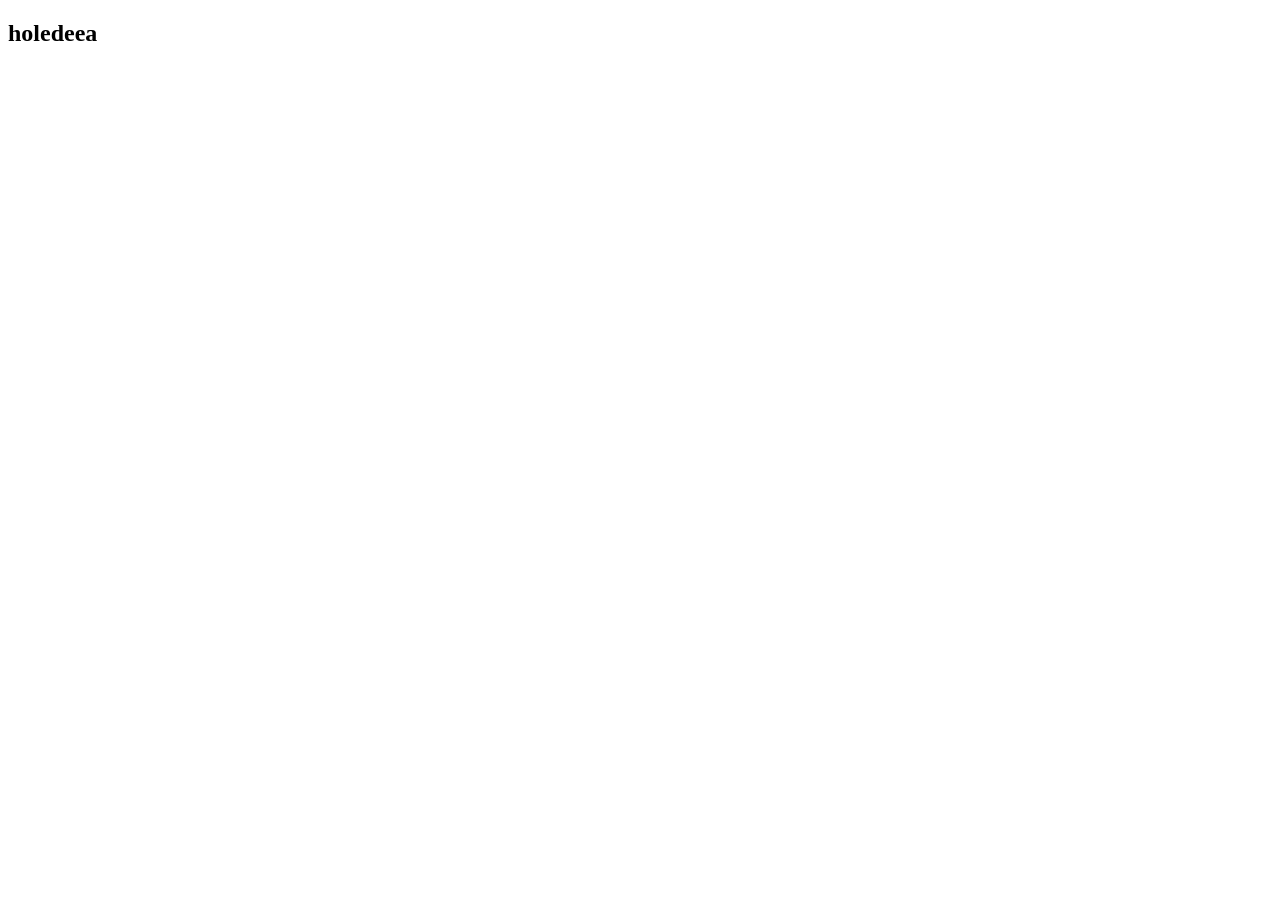
==== commit af76507b: "rffdd" ====
--- a/index.html
+++ b/index.html
@@ -1,217 +1,11 @@
 <!DOCTYPE html>
-<html lang="es">
+<html lang="en">
 <head>
     <meta charset="UTF-8">
     <meta name="viewport" content="width=device-width, initial-scale=1.0">
-    <title>Zyrox Sport - Inventario</title>
-    <link rel="stylesheet" href="./style.css">
-    <link href="https://fonts.googleapis.com/icon?family=Material+Icons+Outlined" rel="stylesheet">
+    <title>Document</title>
 </head>
-
 <body>
-
-    <div class="container">
-        
-        <aside class="sidebar">
-            <div class="logo-container">
-                <div class="logo-icon">▲</div>
-                <h2>ZYROX SPORT</h2>
-            </div>
-            
-            <nav class="menu">
-                <a href="#" class="menu-item">
-                    <span class="material-icons-outlined">dashboard</span> Dashboard
-                </a>
-                <div class="menu-group active">
-                    <a href="#" class="menu-item main-group">
-                        <span class="material-icons-outlined">inventory_2</span> Inventario
-                        <span class="material-icons-outlined arrow">expand_more</span>
-                    </a>
-                    <div class="submenu">
-                        <a href="#" class="submenu-item active">Productos</a>
-                        <a href="#" class="submenu-item">Entradas</a>
-                        <a href="#" class="submenu-item">Ventas</a>
-                    </div>
-                </div>
-                <a href="#" class="menu-item">
-                    <span class="material-icons-outlined">settings</span> Configuración
-                </a>
-                <a href="#" class="menu-item">
-                    <span class="material-icons-outlined">calendar_today</span> Agenda
-                </a>
-            </nav>
-        </aside>
-
-        <main class="main-content">
-            
-            <header class="top-header">
-                <span class="material-icons-outlined menu-toggle">menu</span>
-                <div class="header-actions">
-                    <span class="material-icons-outlined">help_outline</span>
-                    <span class="material-icons-outlined">notifications</span>
-                    <div class="user-avatar"></div>
-                </div>
-            </header>
-
-            <section class="cards-grid">
-                <div class="card">
-                    <div class="card-info">
-                        <p class="card-title">Total Productos</p>
-                        <h3 class="card-value">120</h3>
-                    </div>
-                    <div class="card-icon blue">
-                        <span class="material-icons-outlined">description</span>
-                    </div>
-                </div>
-                <div class="card">
-                    <div class="card-info">
-                        <p class="card-title">Entradas Mes</p>
-                        <h3 class="card-value green">+450</h3>
-                    </div>
-                    <div class="card-icon green">
-                        <span class="material-icons-outlined">file_upload</span>
-                    </div>
-                </div>
-                <div class="card alert-card">
-                    <div class="card-info">
-                        <p class="card-title">Alertas Stock Bajo</p>
-                        <h3 class="card-value red">3</h3>
-                    </div>
-                    <div class="card-icon red">
-                        <span class="material-icons-outlined">warning</span>
-                    </div>
-                </div>
-            </section>
-
-            <section class="product-management">
-                <div class="section-header">
-                    <h3>Product Management</h3>
-                    <div class="search-box">
-                        <input type="text" placeholder="Buscar...">
-                        <span class="material-icons-outlined">search</span>
-                    </div>
-                </div>
-
-                <div class="table-container">
-                    <table class="product-table">
-                        <thead>
-                            <tr>
-                                <th><input type="checkbox"></th>
-                                <th>Product</th>
-                                <th>Nombre</th>
-                                <th>Categoría</th>
-                                <th>Talla</th>
-                                <th>Stock</th>
-                                <th>Action</th>
-                            </tr>
-                        </thead>
-                        <tbody>
-                            <tr>
-                                <td><input type="checkbox"></td>
-                                <td>
-                                    <div class="product-img-placeholder teal-bg"></div>
-                                </td>
-                                <td>
-                                    <strong>Jogger Deportivo Zyrox</strong><br>
-                                    <span class="text-muted">Color: melange</span>
-                                </td>
-                                <td>Pantalones<br><span class="text-muted">Verde Teal</span></td>
-                                <td>M</td>
-                                <td>45</td>
-                                <td>
-                                    <span class="material-icons-outlined action-icon edit btn-editar">edit</span>
-                                    <span class="material-icons-outlined action-icon delete">delete</span>
-                                </td>
-                            </tr>
-                            <tr>
-                                <td><input type="checkbox"></td>
-                                <td>
-                                    <div class="product-img-placeholder black-bg"></div>
-                                </td>
-                                <td>
-                                    <strong>Jogger Deportivo Zyrox</strong><br>
-                                    <span class="text-muted">Color: Negro</span>
-                                </td>
-                                <td>Pantalones<br><span class="text-muted">Negro</span></td>
-                                <td>L</td>
-                                <td>8</td>
-                                <td>
-                                    <span class="material-icons-outlined action-icon edit btn-editar">edit</span>
-                                    <span class="material-icons-outlined action-icon delete">delete</span>
-                                </td>
-                            </tr>
-                             <tr>
-                                <td><input type="checkbox"></td>
-                                <td>
-                                    <div class="product-img-placeholder black-bg"></div>
-                                </td>
-                                <td>
-                                    <strong>Jogger Deportivo Zyrox</strong><br>
-                                    <span class="text-muted">Color: verde botella</span>
-                                </td>
-                                <td>Pantalones<br><span class="text-muted">Negro</span></td>
-                                <td>s</td>
-                                <td>12</td>
-                                <td>
-                                    <span class="material-icons-outlined action-icon edit btn-editar">edit</span>
-                                    <span class="material-icons-outlined action-icon delete">delete</span>
-                                </td>
-                            </tr>
-                             <tr>
-                                <td><input type="checkbox"></td>
-                                <td>
-                                    <div class="product-img-placeholder black-bg"></div>
-                                </td>
-                                <td>
-                                    <strong>Jogger Deportivo Zyrox</strong><br>
-                                    <span class="text-muted">Color: marino</span>
-                                </td>
-                                <td>Pantalones<br><span class="text-muted">Negro</span></td>
-                                <td>XL</td>
-                                <td>9</td>
-                                <td>
-                                    <span class="material-icons-outlined action-icon edit btn-editar">edit</span>
-                                    <span class="material-icons-outlined action-icon delete">delete</span>
-                                </td>
-                            </tr>
-                        </tbody>    
-                    </table>
-                </div>
-            </section>
-
-            <div class="sale-modal">
-                <div class="modal-header">
-                    <h4>Registrar Venta</h4>
-                    <<span class="material-icons-outlined close-icon btn-cerrar">close</span>
-                </div>
-                <div class="modal-body">
-                    <div class="form-group">
-                        <label>Producto ID</label>
-                        <input type="text" value="Jogger Deportivo Zyrox 1000169559" readonly>
-                    </div>
-                    <div class="form-row">
-                        <div class="form-group">
-                            <label>Talla</label>
-                            <select>
-                                <option>M</option>
-                                <option>L</option>
-                                <option>S</option>
-                            </select>
-                        </div>
-                        <div class="form-group">
-                            <label>Cantidad</label>
-                            <input type="number" value="3">
-                        </div>
-                    </div>
-                    <div class="modal-footer">
-                        <span class="stock-preview">Stock Actualizado: 42</span>
-                    </div>
-                </div>
-            </div>
-
-        </main>
-    </div>
-
+    <h2>holedeea</h2>
 </body>
-<script src="./script.js"></script>
 </html>
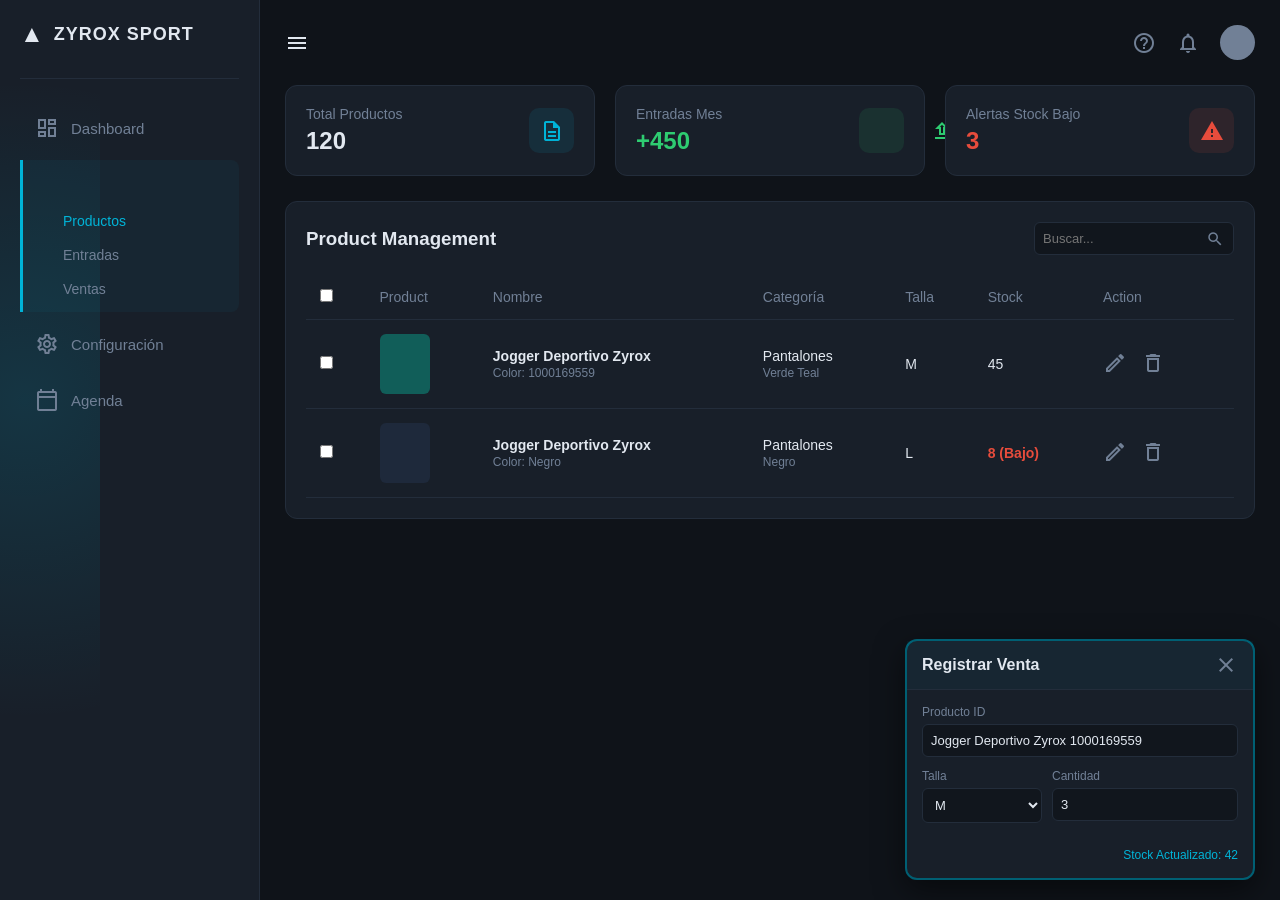
==== commit df377ca3: "fgffdd" ====
--- a/index.html
+++ b/index.html
@@ -1,11 +1,181 @@
 <!DOCTYPE html>
-<html lang="en">
+<html lang="es">
 <head>
     <meta charset="UTF-8">
     <meta name="viewport" content="width=device-width, initial-scale=1.0">
-    <title>Document</title>
+    <title>Zyrox Sport - Inventario</title>
+    <link rel="stylesheet" href="./style.css">
+    <link href="https://fonts.googleapis.com/icon?family=Material+Icons+Outlined" rel="stylesheet">
 </head>
 <body>
-    <h2>holedeea</h2>
+
+    <div class="container">
+        
+        <aside class="sidebar">
+            <div class="logo-container">
+                <div class="logo-icon">▲</div>
+                <h2>ZYROX SPORT</h2>
+            </div>
+            
+            <nav class="menu">
+                <a href="#" class="menu-item">
+                    <span class="material-icons-outlined">dashboard</span> Dashboard
+                </a>
+                <div class="menu-group active">
+                    <a href="#" class="menu-item main-group">
+                        <span class="material-icons-outlined">inventory_2</span> Inventario
+                        <span class="material-icons-outlined arrow">expand_more</span>
+                    </a>
+                    <div class="submenu">
+                        <a href="#" class="submenu-item active">Productos</a>
+                        <a href="#" class="submenu-item">Entradas</a>
+                        <a href="#" class="submenu-item">Ventas</a>
+                    </div>
+                </div>
+                <a href="#" class="menu-item">
+                    <span class="material-icons-outlined">settings</span> Configuración
+                </a>
+                <a href="#" class="menu-item">
+                    <span class="material-icons-outlined">calendar_today</span> Agenda
+                </a>
+            </nav>
+        </aside>
+
+        <main class="main-content">
+            
+            <header class="top-header">
+                <span class="material-icons-outlined menu-toggle">menu</span>
+                <div class="header-actions">
+                    <span class="material-icons-outlined">help_outline</span>
+                    <span class="material-icons-outlined">notifications</span>
+                    <div class="user-avatar"></div>
+                </div>
+            </header>
+
+            <section class="cards-grid">
+                <div class="card">
+                    <div class="card-info">
+                        <p class="card-title">Total Productos</p>
+                        <h3 class="card-value">120</h3>
+                    </div>
+                    <div class="card-icon blue">
+                        <span class="material-icons-outlined">description</span>
+                    </div>
+                </div>
+                <div class="card">
+                    <div class="card-info">
+                        <p class="card-title">Entradas Mes</p>
+                        <h3 class="card-value green">+450</h3>
+                    </div>
+                    <div class="card-icon green">
+                        <span class="material-icons-outlined">file_upload</span>
+                    </div>
+                </div>
+                <div class="card alert-card">
+                    <div class="card-info">
+                        <p class="card-title">Alertas Stock Bajo</p>
+                        <h3 class="card-value red">3</h3>
+                    </div>
+                    <div class="card-icon red">
+                        <span class="material-icons-outlined">warning</span>
+                    </div>
+                </div>
+            </section>
+
+            <section class="product-management">
+                <div class="section-header">
+                    <h3>Product Management</h3>
+                    <div class="search-box">
+                        <input type="text" placeholder="Buscar...">
+                        <span class="material-icons-outlined">search</span>
+                    </div>
+                </div>
+
+                <div class="table-container">
+                    <table class="product-table">
+                        <thead>
+                            <tr>
+                                <th><input type="checkbox"></th>
+                                <th>Product</th>
+                                <th>Nombre</th>
+                                <th>Categoría</th>
+                                <th>Talla</th>
+                                <th>Stock</th>
+                                <th>Action</th>
+                            </tr>
+                        </thead>
+                        <tbody>
+                            <tr>
+                                <td><input type="checkbox"></td>
+                                <td>
+                                    <div class="product-img-placeholder teal-bg"></div>
+                                </td>
+                                <td>
+                                    <strong>Jogger Deportivo Zyrox</strong><br>
+                                    <span class="text-muted">Color: 1000169559</span>
+                                </td>
+                                <td>Pantalones<br><span class="text-muted">Verde Teal</span></td>
+                                <td>M</td>
+                                <td>45</td>
+                                <td>
+                                    <span class="material-icons-outlined action-icon edit">edit</span>
+                                    <span class="material-icons-outlined action-icon delete">delete</span>
+                                </td>
+                            </tr>
+                            <tr>
+                                <td><input type="checkbox"></td>
+                                <td>
+                                    <div class="product-img-placeholder black-bg"></div>
+                                </td>
+                                <td>
+                                    <strong>Jogger Deportivo Zyrox</strong><br>
+                                    <span class="text-muted">Color: Negro</span>
+                                </td>
+                                <td>Pantalones<br><span class="text-muted">Negro</span></td>
+                                <td>L</td>
+                                <td class="text-danger">8 (Bajo)</td>
+                                <td>
+                                    <span class="material-icons-outlined action-icon edit">edit</span>
+                                    <span class="material-icons-outlined action-icon delete">delete</span>
+                                </td>
+                            </tr>
+                        </tbody>
+                    </table>
+                </div>
+            </section>
+
+            <div class="sale-modal">
+                <div class="modal-header">
+                    <h4>Registrar Venta</h4>
+                    <span class="material-icons-outlined close-icon">close</span>
+                </div>
+                <div class="modal-body">
+                    <div class="form-group">
+                        <label>Producto ID</label>
+                        <input type="text" value="Jogger Deportivo Zyrox 1000169559" readonly>
+                    </div>
+                    <div class="form-row">
+                        <div class="form-group">
+                            <label>Talla</label>
+                            <select>
+                                <option>M</option>
+                                <option>L</option>
+                                <option>S</option>
+                            </select>
+                        </div>
+                        <div class="form-group">
+                            <label>Cantidad</label>
+                            <input type="number" value="3">
+                        </div>
+                    </div>
+                    <div class="modal-footer">
+                        <span class="stock-preview">Stock Actualizado: 42</span>
+                    </div>
+                </div>
+            </div>
+
+        </main>
+    </div>
+
 </body>
 </html>
--- a/style.css
+++ b/style.css
@@ -0,0 +1,390 @@
+/* ==========================================================================
+   1. VARIABLES DE COLORES (Edita aquí para cambiar los tonos del sistema)
+   ========================================================================== */
+:root {
+    --bg-main: #0f1319;       /* Fondo general de la aplicación */
+    --bg-card: #181f29;       /* Fondo de tarjetas, tablas y barra lateral */
+    --bg-input: #11161d;      /* Fondo de los campos de texto e inputs */
+    --text-main: #e2e8f0;     /* Color de texto principal (blanco grisáceo) */
+    --text-muted: #718096;    /* Color de texto secundario o secundario */
+    --accent-blue: #00b4d8;   /* Azul neón para elementos activos e iconos */
+    --accent-green: #2ecc71;  /* Verde para entradas positivas */
+    --accent-red: #e74c3c;    /* Rojo para alertas y stock bajo */
+    --border-color: #232d3b;  /* Color de las líneas divisorias */
+}
+
+/* Reset básico */
+* {
+    margin: 0;
+    padding: 0;
+    box-sizing: border-box;
+    font-family: 'Segoe UI', Tahoma, Geneva, Verdana, sans-serif;
+}
+
+body {
+    background-color: var(--bg-main);
+    color: var(--text-main);
+    min-height: 100vh;
+}
+
+/* Contenedor Grid para separar Sidebar de Main Content */
+.container {
+    display: grid;
+    grid-template-columns: 260px 1fr;
+    min-height: 100vh;
+}
+
+/* ==========================================================================
+   2. ESTILOS DE LA BARRA LATERAL (SIDEBAR)
+   ========================================================================== */
+.sidebar {
+    background-color: var(--bg-card);
+    border-right: 1px solid var(--border-color);
+    padding: 20px;
+    display: flex;
+    flex-direction: column;
+    position: relative;
+    overflow: hidden;
+}
+
+/* Efecto de rayo/neón azul de fondo inspirado en tu imagen */
+.sidebar::before {
+    content: '';
+    position: absolute;
+    top: -50px;
+    left: -50px;
+    width: 150px;
+    height: 100%;
+    background: radial-gradient(circle, rgba(0,180,216,0.15) 0%, transparent 70%);
+    z-index: 1;
+    pointer-events: none;
+}
+
+.logo-container {
+    display: flex;
+    align-items: center;
+    gap: 10px;
+    padding-bottom: 30px;
+    border-bottom: 1px solid var(--border-color);
+    z-index: 2;
+}
+
+.logo-icon {
+    font-size: 24px;
+    color: var(--text-main);
+}
+
+.logo-container h2 {
+    font-size: 18px;
+    letter-spacing: 1px;
+}
+
+/* Elementos del Menú */
+.menu {
+    margin-top: 25px;
+    display: flex;
+    flex-direction: column;
+    gap: 8px;
+    z-index: 2;
+}
+
+.menu-item {
+    display: flex;
+    align-items: center;
+    gap: 12px;
+    color: var(--text-muted);
+    text-decoration: none;
+    padding: 12px 15px;
+    border-radius: 8px;
+    font-size: 15px;
+    transition: all 0.3s ease;
+}
+
+.menu-item:hover {
+    color: var(--text-main);
+    background-color: rgba(255, 255, 255, 0.05);
+}
+
+/* Grupo del menú que está activo (Inventario) */
+.menu-group.active {
+    background-color: rgba(0, 180, 216, 0.05);
+    border-left: 3px solid var(--accent-blue);
+    border-radius: 0 8px 8px 0;
+}
+
+.menu-group.active .main-group {
+    color: var(--accent-blue);
+    font-weight: 600;
+}
+
+.arrow {
+    margin-left: auto;
+}
+
+/* Submenú interno */
+.submenu {
+    padding-left: 40px;
+    display: flex;
+    flex-direction: column;
+    gap: 8px;
+    margin-bottom: 10px;
+}
+
+.submenu-item {
+    color: var(--text-muted);
+    text-decoration: none;
+    font-size: 14px;
+    padding: 5px 0;
+}
+
+.submenu-item.active {
+    color: var(--accent-blue);
+}
+
+/* ==========================================================================
+   3. PANEL PRINCIPAL Y BARRA SUPERIOR
+   ========================================================================== */
+.main-content {
+    padding: 25px;
+    display: flex;
+    flex-direction: column;
+    gap: 25px;
+    position: relative;
+}
+
+.top-header {
+    display: flex;
+    justify-content: space-between;
+    align-items: center;
+}
+
+.menu-toggle {
+    cursor: pointer;
+    font-size: 28px;
+}
+
+.header-actions {
+    display: flex;
+    align-items: center;
+    gap: 20px;
+    color: var(--text-muted);
+}
+
+.header-actions span {
+    cursor: pointer;
+}
+
+.user-avatar {
+    width: 35px;
+    height: 35px;
+    background-color: var(--text-muted);
+    border-radius: 50%;
+}
+
+/* ==========================================================================
+   4. TARJETAS INFORMATIVAS (KPI CARDS)
+   ========================================================================== */
+.cards-grid {
+    display: grid;
+    grid-template-columns: repeat(auto-fit, minmax(220px, 1fr));
+    gap: 20px;
+}
+
+.card {
+    background-color: var(--bg-card);
+    border: 1px solid var(--border-color);
+    padding: 20px;
+    border-radius: 12px;
+    display: flex;
+    justify-content: space-between;
+    align-items: center;
+}
+
+.card-title {
+    color: var(--text-muted);
+    font-size: 14px;
+    margin-bottom: 5px;
+}
+
+.card-value {
+    font-size: 24px;
+    font-weight: bold;
+}
+
+.card-icon {
+    width: 45px;
+    height: 45px;
+    border-radius: 10px;
+    display: flex;
+    align-items: center;
+    justify-content: center;
+}
+
+/* Colores dinámicos para los iconos de las tarjetas */
+.card-icon.blue { background-color: rgba(0, 180, 216, 0.1); color: var(--accent-blue); }
+.card-icon.green { background-color: rgba(46, 204, 113, 0.1); color: var(--accent-green); }
+.card-icon.red { background-color: rgba(231, 76, 60, 0.1); color: var(--accent-red); }
+
+.green { color: var(--accent-green); }
+.red { color: var(--accent-red); }
+
+/* ==========================================================================
+   5. SECCIÓN DE ADMINISTRACIÓN Y TABLA DE PRODUCTOS
+   ========================================================================== */
+.product-management {
+    background-color: var(--bg-card);
+    border: 1px solid var(--border-color);
+    border-radius: 12px;
+    padding: 20px;
+}
+
+.section-header {
+    display: flex;
+    justify-content: space-between;
+    align-items: center;
+    margin-bottom: 20px;
+}
+
+/* Buscador */
+.search-box {
+    position: relative;
+    display: flex;
+    align-items: center;
+}
+
+.search-box input {
+    background-color: var(--bg-input);
+    border: 1px solid var(--border-color);
+    color: var(--text-main);
+    padding: 8px 35px 8px 12px;
+    border-radius: 6px;
+    outline: none;
+    width: 200px;
+}
+
+.search-box span {
+    position: absolute;
+    right: 10px;
+    color: var(--text-muted);
+    font-size: 18px;
+}
+
+/* Tabla Estilos */
+.table-container {
+    overflow-x: auto;
+}
+
+.product-table {
+    width: 100%;
+    border-collapse: collapse;
+    text-align: left;
+}
+
+.product-table th, .product-table td {
+    padding: 14px;
+    border-bottom: 1px solid var(--border-color);
+    font-size: 14px;
+}
+
+.product-table th {
+    color: var(--text-muted);
+    font-weight: 500;
+}
+
+/* Marcadores de posición para las imágenes de los joggers */
+.product-img-placeholder {
+    width: 50px;
+    height: 60px;
+    border-radius: 6px;
+}
+.teal-bg { background-color: #115e59; } /* Color de fondo simulación verde teal */
+.black-bg { background-color: #1e293b; } /* Color de fondo simulación negro */
+
+.text-muted { color: var(--text-muted); font-size: 12px; }
+.text-danger { color: var(--accent-red); font-weight: bold; }
+
+/* Iconos de acción (Editar / Eliminar) */
+.action-icon {
+    cursor: pointer;
+    margin-right: 10px;
+    font-size: 18px;
+    color: var(--text-muted);
+    transition: color 0.2s;
+}
+
+.action-icon.edit:hover { color: var(--accent-blue); }
+.action-icon.delete:hover { color: var(--accent-red); }
+
+/* ==========================================================================
+   6. VENTANA FLOTANTE (REGISTRAR VENTA MODAL)
+   ========================================================================== */
+.sale-modal {
+    position: absolute;
+    bottom: 20px;
+    right: 25px;
+    width: 350px;
+    background-color: var(--bg-card);
+    border: 2px solid #005f73; /* Borde cian oscuro destacado */
+    border-radius: 12px;
+    box-shadow: 0 10px 30px rgba(0,0,0,0.5);
+    z-index: 10;
+}
+
+.modal-header {
+    background-color: rgba(0, 180, 216, 0.05);
+    padding: 12px 15px;
+    display: flex;
+    justify-content: space-between;
+    align-items: center;
+    border-bottom: 1px solid var(--border-color);
+}
+
+.close-icon {
+    cursor: pointer;
+    font-size: 16px;
+    color: var(--text-muted);
+}
+
+.modal-body {
+    padding: 15px;
+}
+
+.form-group {
+    display: flex;
+    flex-direction: column;
+    gap: 5px;
+    margin-bottom: 12px;
+}
+
+.form-row {
+    display: grid;
+    grid-template-columns: 1fr 1fr;
+    gap: 10px;
+}
+
+label {
+    font-size: 12px;
+    color: var(--text-muted);
+}
+
+/* Campos de entrada del Formulario */
+input[type="text"], input[type="number"], select {
+    background-color: var(--bg-input);
+    border: 1px solid var(--border-color);
+    color: var(--text-main);
+    padding: 8px;
+    border-radius: 6px;
+    outline: none;
+    font-size: 13px;
+}
+
+.modal-footer {
+    margin-top: 10px;
+    text-align: right;
+}
+
+.stock-preview {
+    font-size: 12px;
+    color: var(--accent-blue);
+    font-weight: 500;
+}
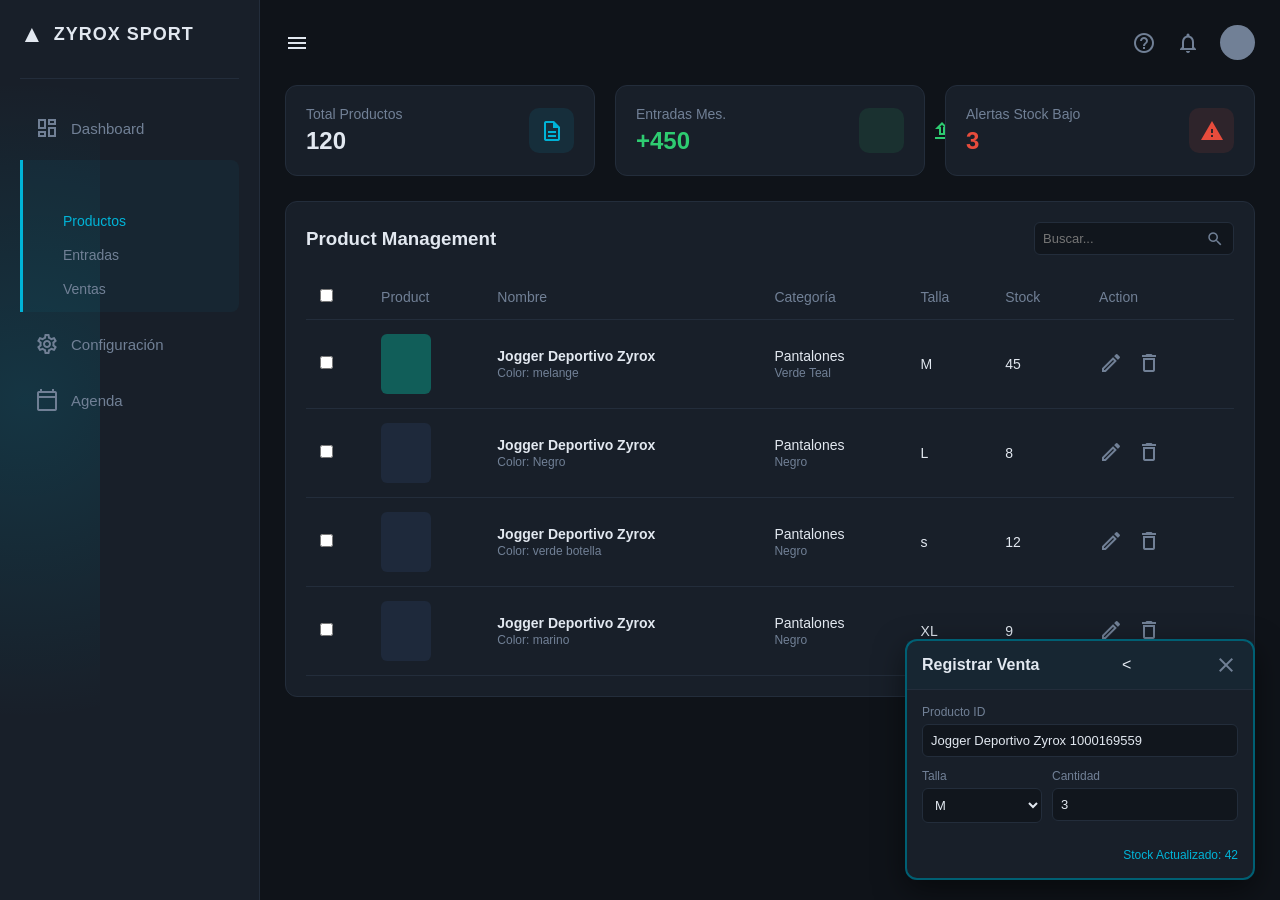
==== commit 3f27cd19: "fffgdb" ====
--- a/index.html
+++ b/index.html
@@ -7,6 +7,7 @@
     <link rel="stylesheet" href="./style.css">
     <link href="https://fonts.googleapis.com/icon?family=Material+Icons+Outlined" rel="stylesheet">
 </head>
+
 <body>
 
     <div class="container">
@@ -64,7 +65,7 @@
                 </div>
                 <div class="card">
                     <div class="card-info">
-                        <p class="card-title">Entradas Mes</p>
+                        <p class="card-title">Entradas Mes.</p>
                         <h3 class="card-value green">+450</h3>
                     </div>
                     <div class="card-icon green">
@@ -112,13 +113,13 @@
                                 </td>
                                 <td>
                                     <strong>Jogger Deportivo Zyrox</strong><br>
-                                    <span class="text-muted">Color: 1000169559</span>
+                                    <span class="text-muted">Color: melange</span>
                                 </td>
                                 <td>Pantalones<br><span class="text-muted">Verde Teal</span></td>
                                 <td>M</td>
                                 <td>45</td>
                                 <td>
-                                    <span class="material-icons-outlined action-icon edit">edit</span>
+                                    <span class="material-icons-outlined action-icon edit btn-editar">edit</span>
                                     <span class="material-icons-outlined action-icon delete">delete</span>
                                 </td>
                             </tr>
@@ -133,13 +134,47 @@
                                 </td>
                                 <td>Pantalones<br><span class="text-muted">Negro</span></td>
                                 <td>L</td>
-                                <td class="text-danger">8 (Bajo)</td>
-                                <td>
-                                    <span class="material-icons-outlined action-icon edit">edit</span>
-                                    <span class="material-icons-outlined action-icon delete">delete</span>
-                                </td>
-                            </tr>
-                        </tbody>
+                                <td>8</td>
+                                <td>
+                                    <span class="material-icons-outlined action-icon edit btn-editar">edit</span>
+                                    <span class="material-icons-outlined action-icon delete">delete</span>
+                                </td>
+                            </tr>
+                             <tr>
+                                <td><input type="checkbox"></td>
+                                <td>
+                                    <div class="product-img-placeholder black-bg"></div>
+                                </td>
+                                <td>
+                                    <strong>Jogger Deportivo Zyrox</strong><br>
+                                    <span class="text-muted">Color: verde botella</span>
+                                </td>
+                                <td>Pantalones<br><span class="text-muted">Negro</span></td>
+                                <td>s</td>
+                                <td>12</td>
+                                <td>
+                                    <span class="material-icons-outlined action-icon edit btn-editar">edit</span>
+                                    <span class="material-icons-outlined action-icon delete">delete</span>
+                                </td>
+                            </tr>
+                             <tr>
+                                <td><input type="checkbox"></td>
+                                <td>
+                                    <div class="product-img-placeholder black-bg"></div>
+                                </td>
+                                <td>
+                                    <strong>Jogger Deportivo Zyrox</strong><br>
+                                    <span class="text-muted">Color: marino</span>
+                                </td>
+                                <td>Pantalones<br><span class="text-muted">Negro</span></td>
+                                <td>XL</td>
+                                <td>9</td>
+                                <td>
+                                    <span class="material-icons-outlined action-icon edit btn-editar">edit</span>
+                                    <span class="material-icons-outlined action-icon delete">delete</span>
+                                </td>
+                            </tr>
+                        </tbody>    
                     </table>
                 </div>
             </section>
@@ -147,7 +182,7 @@
             <div class="sale-modal">
                 <div class="modal-header">
                     <h4>Registrar Venta</h4>
-                    <span class="material-icons-outlined close-icon">close</span>
+                    <<span class="material-icons-outlined close-icon btn-cerrar">close</span>
                 </div>
                 <div class="modal-body">
                     <div class="form-group">
@@ -178,4 +213,5 @@
     </div>
 
 </body>
+<script src="./script.js"></script>
 </html>
